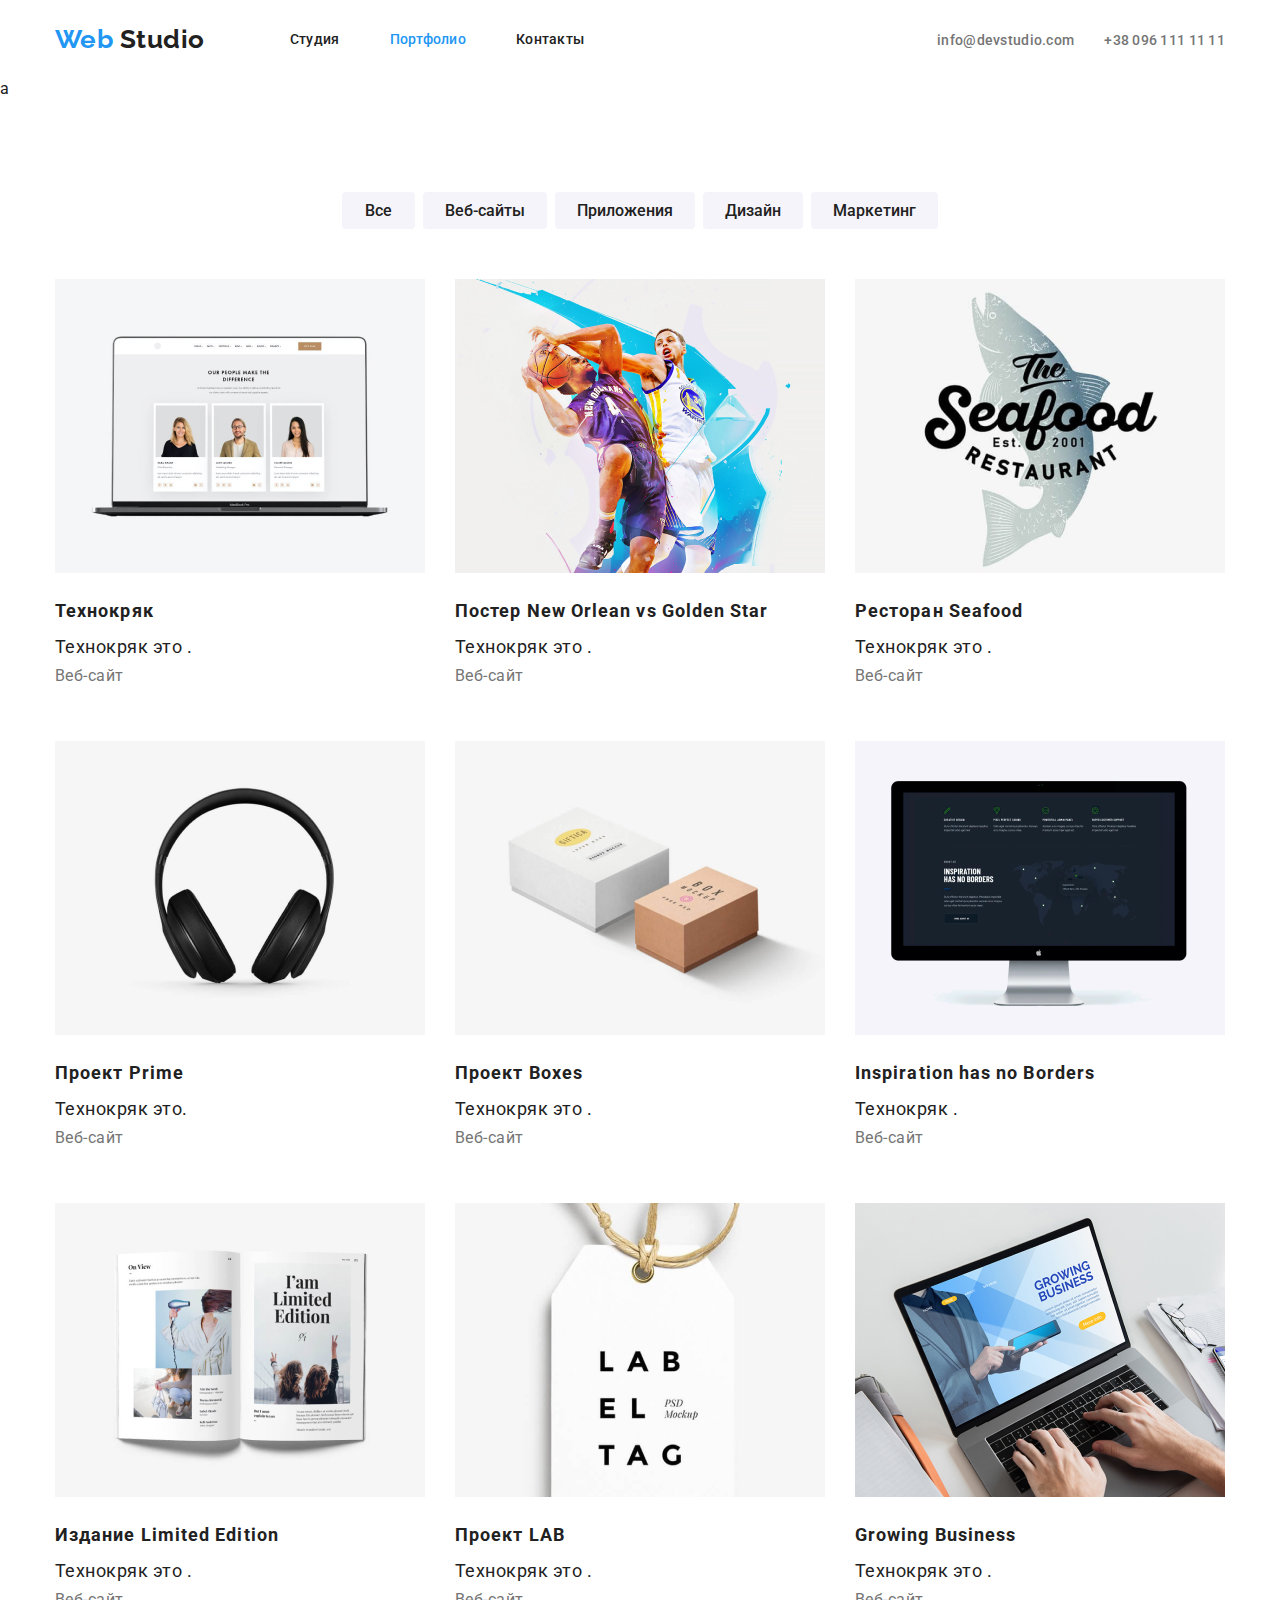
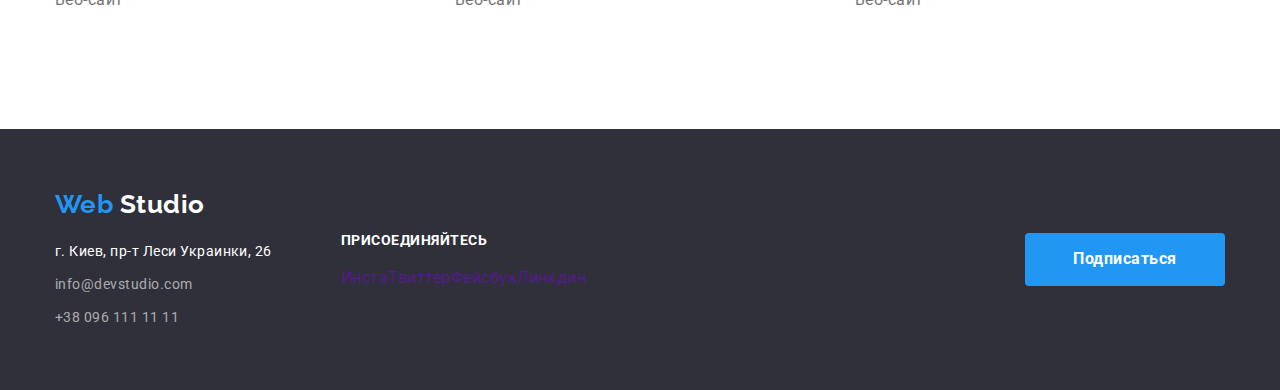
==== portfolio.html @ 68124c0c "clonning files" ====
<!DOCTYPE html>
<html lang="ru">
  <head>
    <meta charset="UTF-8" />
    <meta name="viewport" content="width=device-width, initial-scale=1.0" />
    <title>Document</title>
    <link
      href="https://fonts.googleapis.com/css2?family=Raleway:wght@700&family=Roboto:wght@400;500;700;900&display=swap"
      rel="stylesheet"
    />
    <link
      rel="stylesheet"
      href="https://cdnjs.cloudflare.com/ajax/libs/modern-normalize/0.7.0/modern-normalize.min.css"
    />
    <link rel="stylesheet" href="./css/styles.css" />
  </head>

  <body class="page">
    <!--Шапка сайт-->
    <header class="header">
      <div class="container">
        <div class="flex-container">
          <nav class="flexbox-nav">
            <a href="./index.html" class="logo head">
              <span class="logo-blue">Web</span>
              <span class="logo-black">Studio</span>
            </a>
            <ul class="site-nav list">
              <li class="item">
                <a href="./index.html" class="link">Студия</a>
              </li>
              <li class="item">
                <a href="" class="link current">Портфолио</a>
              </li>
              <li class="item">
                <a href="" class="link">Контакты</a>
              </li>
            </ul>
          </nav>
          <ul class="contact-nav list">
            <li class="item">
              <a href="mailto:info@devstudio.com" class="link"
                >info@devstudio.com</a
              >
            </li>
            <li class="item">
              <a href="tel:+380961111111" class="link">+38 096 111 11 11</a>
            </li>
          </ul>
        </div>
      </div>
    </header>
    <!-- main container -->
    <main>
      a
      <!-- Портфолио -->
      <section class="portfolio-section">
        <div class="container">
          <h1 class="visually-hidden">Портфолио Товаров</h1>
          <!-- menu -->
          <div class="menu-container">
            <ul class="nav menu list">
              <li class="nav-item list">
                <button class="nav-titel">Все</button>
              </li>
              <li class="nav-item list">
                <button class="nav-titel">Веб-сайты</button>
              </li>
              <li class="nav-item list">
                <button class="nav-titel">Приложения</button>
              </li>
              <li class="nav-item list">
                <button class="nav-titel">Дизайн</button>
              </li>
              <li class="nav-item list">
                <button class="nav-titel">Маркетинг</button>
              </li>
            </ul>
          </div>

          <!-- Виды продуктов-->

          <h2 class="visually-hidden">Виды продуктов</h2>
          <ul class="flex product list">
            <li class="flex list-item">
              <a href="" class="">
                <img
                  src="./img-portfolio/technokryak.jpg"
                  alt="laptop screen"
                />
                <div class="product-container">
                  <h3 class="work-titel">Технокряк</h3>
                  <p>
                    <span>Технокряк это .</span>
                  </p>
                  <p class="work-text">Веб-сайт</p>
                </div>
              </a>
            </li>
            <li class="flex list-item">
              <a href="" class="">
                <img
                  src="./img-portfolio/basketboll.jpg"
                  alt="basketboll players"
                />
                <div class="product-container">
                  <h3 class="work-titel">Постер New Orlean vs Golden Star</h3>
                  <p>
                    <span>Технокряк это .</span>
                  </p>
                  <p class="work-text">Веб-сайт</p>
                </div>
              </a>
            </li>
            <li class="flex list-item">
              <a href="" class="">
                <img src="./img-portfolio/seafood.jpg" alt="fish" />
                <div class="product-container">
                  <h3 class="work-titel">Ресторан Seafood</h3>
                  <p>
                    <span>Технокряк это .</span>
                  </p>
                  <p class="work-text">Веб-сайт</p>
                </div>
              </a>
            </li>
            <li class="flex list-item">
              <a href="" class="">
                <img src="./img-portfolio/headset.jpg" alt="headset" />
                <div class="product-container">
                  <h3 class="work-titel">Проект Prime</h3>
                  <p>
                    <span>Технокряк это.</span>
                  </p>
                  <p class="work-text">Веб-сайт</p>
                </div>
              </a>
            </li>
            <li class="flex list-item">
              <a href="" class="">
                <img src="./img-portfolio/boxes.jpg" alt="boxes" />
                <div class="product-container">
                  <h3 class="work-titel">Проект Boxes</h3>
                  <p>
                    <span>Технокряк это .</span>
                  </p>
                  <p class="work-text">Веб-сайт</p>
                </div>
              </a>
            </li>
            <li class="flex list-item">
              <a href="" class="">
                <img src="./img-portfolio/imac.jpg" alt="imac screen" />
                <div class="product-container">
                  <h3 class="work-titel">Inspiration has no Borders</h3>
                  <p>
                    <span>Технокряк .</span>
                  </p>
                  <p class="work-text">Веб-сайт</p>
                </div>
              </a>
            </li>
            <li class="flex list-item">
              <a href="" class="">
                <img src="./img-portfolio/magazine.jpg" alt="magazine" />
                <div class="product-container">
                  <h3 class="work-titel">Издание Limited Edition</h3>
                  <p>
                    <span>Технокряк это .</span>
                  </p>
                  <p class="work-text">Веб-сайт</p>
                </div>
              </a>
            </li>
            <li class="flex list-item">
              <a href="" class="">
                <img src="./img-portfolio/label.jpg" alt="label" />
                <div class="product-container">
                  <h3 class="work-titel">Проект LAB</h3>
                  <p>
                    <span>Технокряк это .</span>
                  </p>
                  <p class="work-text">Веб-сайт</p>
                </div>
              </a>
            </li>
            <li class="flex list-item">
              <a href="" class="">
                <img src="./img-portfolio/macpro.jpg" alt="mac laptop" />
                <div class="product-container">
                  <h3 class="work-titel">Growing Business</h3>
                  <p>
                    <span>Технокряк это .</span>
                  </p>
                  <p class="work-text">Веб-сайт</p>
                </div>
              </a>
            </li>
          </ul>
        </div>
      </section>
    </main>

    <!-- Футер -->
    <footer class="foot-style">
      <div class="container footer-flex">
        <div class="adress foot-item">
          <a href="./index.html" class="logo footer">
            <span class="logo-blue">Web</span>
            <span class="logo-white">Studio</span>
          </a>
          <address>
            <ul class="list contacts">
              <li class="adr">г. Киев, пр-т Леси Украинки, 26</li>
              <li>
                <a href="mailto:info@devstudio.com" class="link"
                  >info@devstudio.com</a
                >
              </li>
              <li>
                <a href="tel:+380961111111" class="link">+38 096 111 11 11</a>
              </li>
            </ul>
          </address>
        </div>

        <div class="foot-item social">
          <b>присоединяйтесь</b>
          <ul class="social-link list">
            <li><a href="" aria-label="Instagram">Инста</a></li>
            <li><a href="" aria-label="Twitter">Твиттер</a></li>
            <li><a href="" aria-label="Facebook">Фейсбук</a></li>
            <li><a href="" aria-label="Linkedin">Линкдин</a></li>
          </ul>
        </div>
        <div class="foot-item subscribe">
          <a href="" class="button">Подписаться</a>
        </div>
      </div>
    </footer>
  </body>
</html>
---- css/styles.css ----
/* основной цвет #212121 */
/* вторичный цвет #757575 */
/* акцент  #2196F3 */
/* вторичный цвет фона #F5F4FA */
/* цвет фона подвала #2F303A */

html {
  box-sizing: border-box;
}

*,
*::before,
*::after {
  box-sizing: inherit;
}

/* Utilita */

.visually-hidden {
  position: absolute !important;
  clip: rect(1px 1px 1px 1px);
  /* IE6, IE7 */
  clip: rect(1px, 1px, 1px, 1px);
  padding: 0 !important;
  border: 0 !important;
  height: 1px !important;
  width: 1px !important;
  overflow: hidden;
}
.list {
  list-style: none;
  margin: 0px;
  padding: 0px;
}

/* Остальной код */
:root {
  --main-text-color: #212121;
  --secondary-text-color: #757575;
  --acent-color: #2196f3;
  --main-bg-color: #ffffff;
}

.page {
  background-color: var(--main-bg-color);
  color: var(--main-text-color);
  font-family: Roboto, sans-serif;
  letter-spacing: 0.03em;
}

/* Header container */
.container {
  margin-left: auto;
  margin-right: auto;
  width: 1200px;
  padding-left: 15px;
  padding-right: 15px;
}

.header {
}

/* Logo */

.logo.head {
  font-family: Raleway, sans-serif;
  font-weight: bold;
  font-size: 26px;
  line-height: 1.2;
  display: inline-block;
  padding-top: 24px;
  padding-bottom: 25px;
  margin-right: 85px;
}

.logo-blue {
  color: var(--acent-color);
}
.logo-black {
  color: var(--main-text-color);
}
.logo-white {
  color: var(--main-bg-color);
}
/* navigation */
.flex-container {
  display: flex;
  align-items: center;
  justify-content: flex-end;
}

.flexbox-nav {
  display: flex;
}

.site-nav .link {
  color: var(--main-text-color);
  font-weight: 500;
  font-size: 14px;
  line-height: 1.14;
  letter-spacing: 0.02em;
}
.site-nav .link.current {
  color: var(--acent-color);
}
.site-nav.list {
  display: flex;
}
.site-nav .item + .item {
  margin-left: 50px;
}
.site-nav .link {
  display: block;

  padding-top: 32px;
  padding-bottom: 32px;
}

.contact-nav .link {
  color: var(--secondary-text-color);
  font-weight: 500;
  font-size: 14px;
  line-height: 1.14;
  letter-spacing: 0.02em;
}

.contact-nav.list {
  display: flex;
  margin-left: auto;
}
.contact-nav .item + .item {
  margin-left: 30px;
}

.header .link:hover,
.header .link:focus {
  color: var(--acent-color);
}

/* Hero */
.hero {
  background-color: gray;

  text-align: center;
}
.hero-title {
  font-weight: 900;
  font-size: 44px;
  line-height: 1.4;

  letter-spacing: 0.06em;
  text-transform: uppercase;
  margin-top: 0px;
  margin-bottom: 30px;
}

/* Button */
.button {
  display: inline-block;
  border-radius: 4px;
  padding: 11px 32px;
  min-width: 200px;

  background-color: var(--acent-color);
  color: #ffffff;
  font-weight: bold;
  font-size: 16px;
  line-height: 1.9;
  text-align: center;
}
/* Section */
.section {
  padding-top: 94px;
  padding-bottom: 94px;
}
.section.fishki {
  padding-bottom: 0px;
}

.section-title {
  color: var(--main-text-color);

  font-weight: 700;
  font-size: 36px;
  line-height: 1.2;
  text-align: center;
  margin-top: 0px;
  margin-bottom: 50px;
}
/* Наши фишки */
.list-benefits {
  display: flex;
  margin: -15px;
}
.item.flex {
  width: calc((100% - 90px) / 4);

  margin: 15px;
}

.benefits-link {
  display: block;
  margin-bottom: 30px;
}
.benefits-img {
  padding: 25px 100px;
  display: block;
}

.benefits-title {
  font-weight: 700;
  font-size: 14px;
  line-height: 1.14;
  text-transform: uppercase;
  margin-top: 0px;
  margin-bottom: 10px;
}
.benefits-text {
  color: var(--secondary-text-color);

  font-weight: 400;
  font-size: 14px;
  line-height: 1.7;
  margin: 0px;
}

/* Чем мы занимаемся */
.job-title h3 {
  font-weight: 700;
  font-size: 14px;
  line-height: 1.14;
  text-align: center;
  text-transform: uppercase;
}
.job-title h3 {
  margin: 0px;
}
.job-title.flex {
  display: flex;
}
.job-item.flex {
  width: calc((100% - 60px) / 3);
  margin-right: 30px;
}
.job-item.flex:last-child {
  margin-right: 0px;
}
.job-item > a {
  display: block;
}
.job-item img {
  display: block;
}
/* Наша команда */
.section.bg {
  background-color: #f5f4fa;
}

.team-container {
  padding-top: 30px;
}

.our-team.flex {
  display: flex;
  margin: -15px;
}
.item.flex > img {
  display: block;
}

.our-team h3 {
  font-weight: 500;
  font-size: 16px;
  line-height: 1.2;
  text-align: center;
  margin-top: 0px;
  margin-bottom: 10px;
}
.team-text {
  color: var(--secondary-text-color);
  font-weight: 400;
  font-size: 16px;
  line-height: 1.2;
  text-align: center;
  margin-top: 0px;
  margin-bottom: 16px;
}
.social-link.list a:hover,
.social-link.list a:focus {
  color: var(--acent-color);
}

.social-link.list {
  display: flex;
}
/* Постоянные клиенты */
.clients.flexbox {
  display: flex;
  margin: -15px;
}
.clients-item {
  width: calc((100% - 150px) / 6);
  margin: 15px;
}

.clients-link {
  display: flex;
  height: 90px;

  border: 1px solid #afb1b8;
  border-radius: 4px;
}

.clients-link:hover,
.clients-link:focus {
  border-color: var(--acent-color);
}

.clients-img {
  display: block;
  margin: 0px auto;
}

/* a NONE */

a {
  text-decoration: none;
  cursor: pointer;
}

/* Footer */

.logo.footer {
  display: inline-block;
  margin-bottom: 20px;

  font-family: Raleway, sans-serif;
  font-weight: bold;
  font-size: 26px;
  line-height: 1.2;
}
.adress.foot-item {
  padding-top: 60px;
  padding-bottom: 60px;
}
.foot-style {
  background-color: #2f303a;
  color: white;
}

.list.contacts > li:not(:last-child) {
  margin-bottom: 9px;
}
.contacts.link {
  display: inline-block;
}

.list .adr {
  font-style: normal;
  font-weight: 400;
  font-size: 14px;
  line-height: 1.7;
}

.foot-style .link {
  color: rgba(255, 255, 255, 0.6);
  font-style: normal;
  font-weight: 400;
  font-size: 14px;
  line-height: 1.7;
}
div > b {
  display: inline-block;
  font-weight: 700;
  font-size: 14px;
  line-height: 1.2;
  text-transform: uppercase;
  margin-bottom: 20px;
}

.footer-flex {
  display: flex;
  align-items: center;
  justify-content: flex-end;
}
.foot-item.subscribe {
  margin-left: auto;
}
.foot-item.social {
  margin-left: 69px;
}

.foot-style .link:hover,
.foot-style .link:focus {
  color: var(--acent-color);
}

/* Styles Portfolio */

.portfolio-section {
  padding-top: 93px;
  padding-bottom: 94px;
}
/* menu */

.menu-container {
  padding-bottom: 16px;
  margin-bottom: 34px;
}

.nav.menu.list {
  display: flex;
  justify-content: center;
}
.nav-item.list:not(:last-child) {
  margin-right: 8px;
}

.nav-titel {
  color: var(--main-text-color);
  background-color: #f5f4fa;
  font-family: inherit;
  font-weight: 500;
  font-size: 16px;
  line-height: 1.6;
  cursor: pointer;
  border-radius: 4px;
  min-width: 73px;
  text-align: center;
  padding: 6px 22px;
  border: none;
}
.nav-titel:hover {
  color: var(--main-bg-color);
  background-color: var(--acent-color);
}
/* Портфолио продуктов */

.product-container {
  padding-top: 20px;
  padding-bottom: 20px;
}
.product.list {
  display: flex;
  flex-wrap: wrap;
}

.product a {
  display: inline-block;
}
.product img {
  display: block;
}

.flex.list-item {
  width: calc((100% - 60px) / 3);

  margin-right: 30px;
  margin-bottom: 30px;
}

.flex.list-item:nth-child(3n) {
  margin-right: 0px;
}

.list-item:nth-last-child(-n + 3) {
  margin-bottom: 0px;
}

.work-titel {
  color: var(--main-text-color);
  font-weight: 700;
  font-size: 18px;
  line-height: 2;
  letter-spacing: 0.06em;
  margin-top: 0px;
  margin-bottom: 4px;
}
.product p {
  margin: 0px;
}

.product .work-text {
  color: var(--secondary-text-color);
  font-size: 16px;
  line-height: 1.87;
}

p > span {
  color: var(--main-text-color);
  font-size: 18px;
  line-height: 1.56;
}
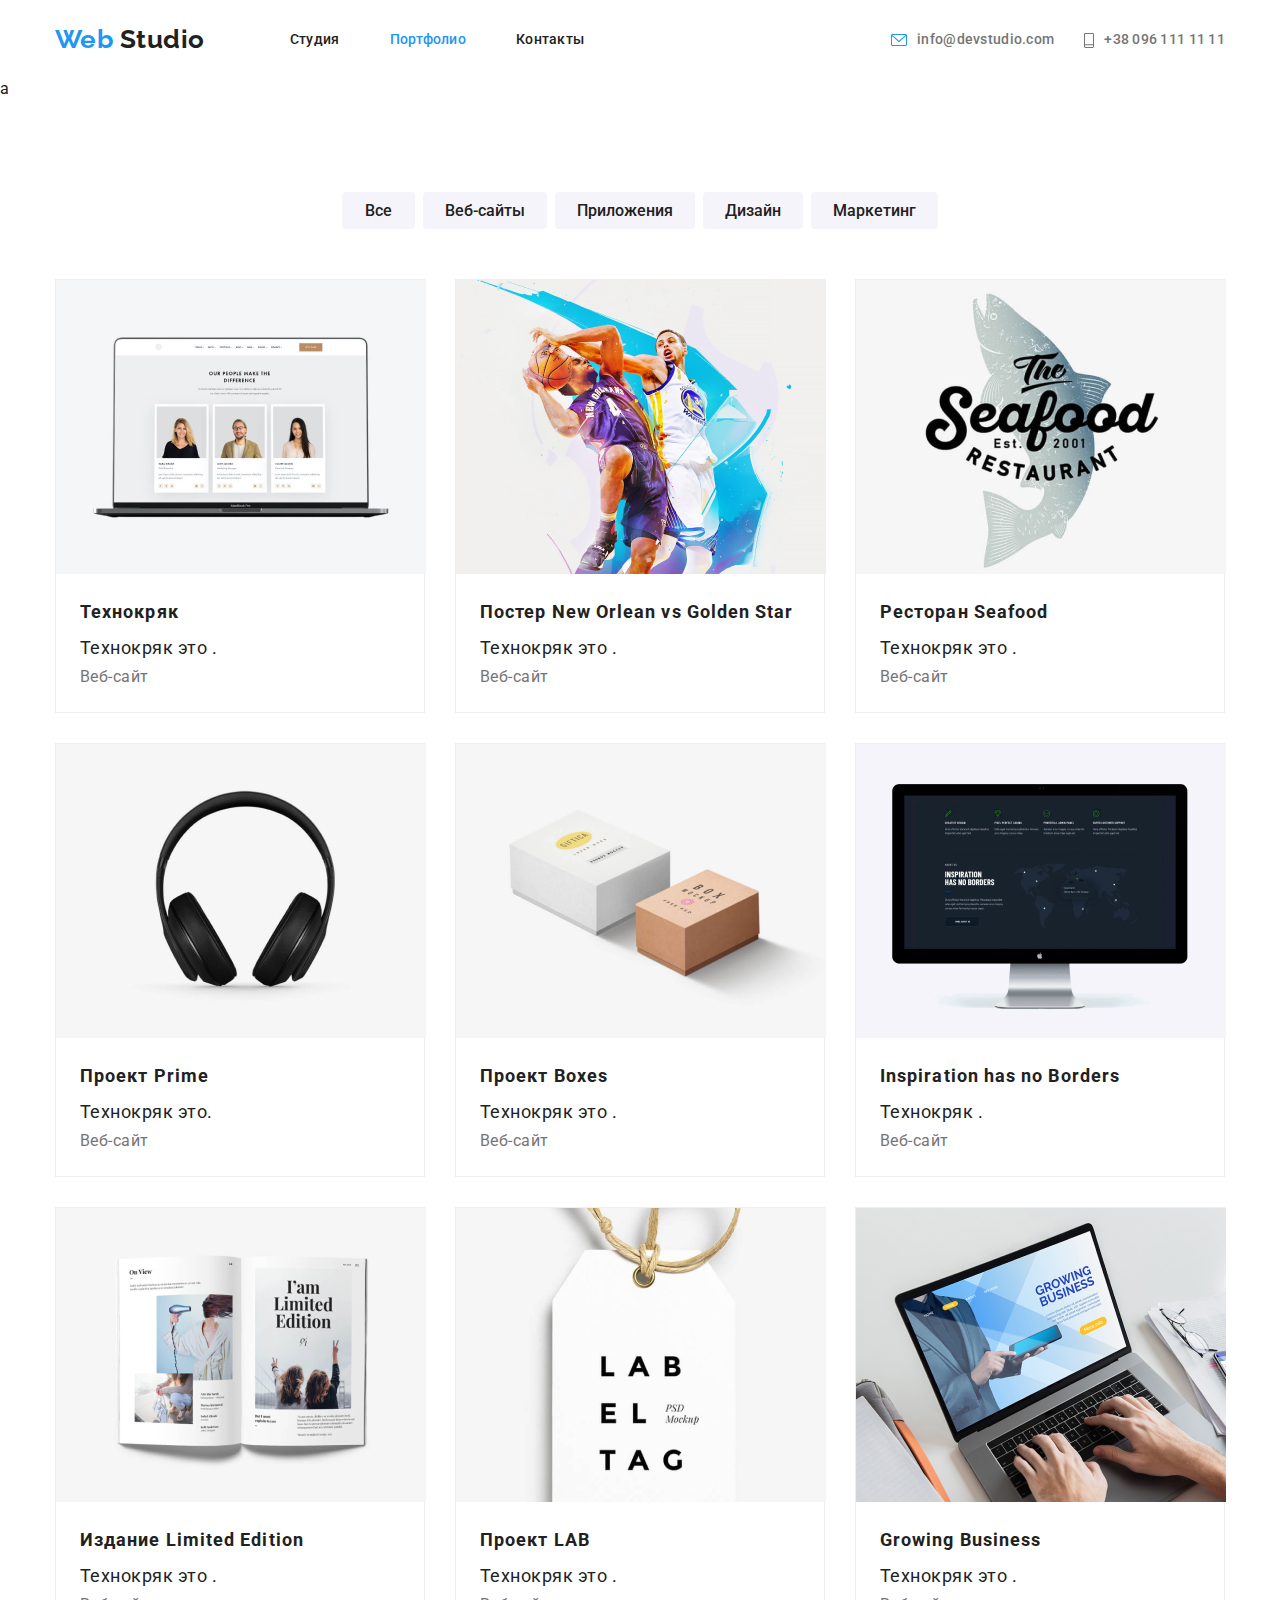
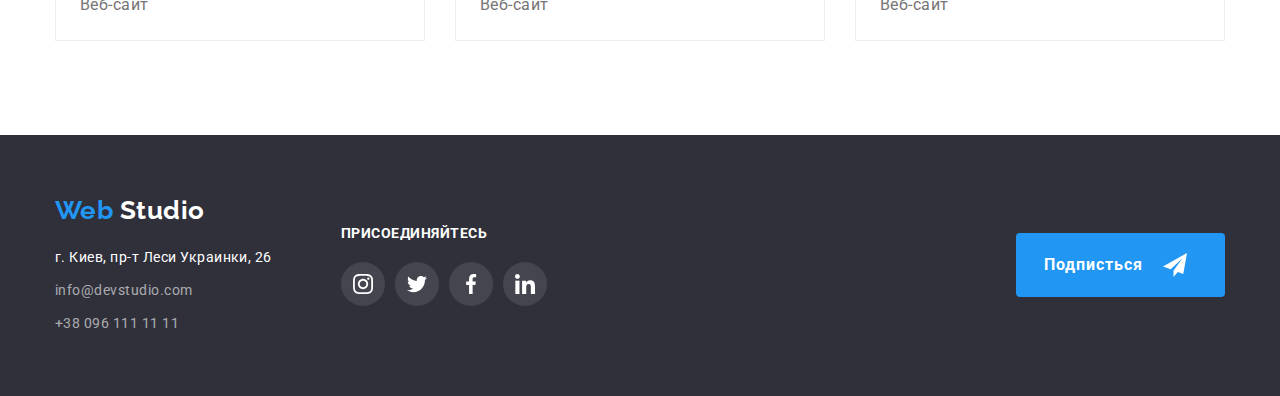
==== commit 91030d2d: "adding decorations" ====
--- a/portfolio.html
+++ b/portfolio.html
@@ -38,12 +38,12 @@
             </ul>
           </nav>
           <ul class="contact-nav list">
-            <li class="item">
+            <li class="item img-envelope">
               <a href="mailto:info@devstudio.com" class="link"
                 >info@devstudio.com</a
               >
             </li>
-            <li class="item">
+            <li class="item img-phone">
               <a href="tel:+380961111111" class="link">+38 096 111 11 11</a>
             </li>
           </ul>
@@ -227,14 +227,22 @@
         <div class="foot-item social">
           <b>присоединяйтесь</b>
           <ul class="social-link list">
-            <li><a href="" aria-label="Instagram">Инста</a></li>
-            <li><a href="" aria-label="Twitter">Твиттер</a></li>
-            <li><a href="" aria-label="Facebook">Фейсбук</a></li>
-            <li><a href="" aria-label="Linkedin">Линкдин</a></li>
+            <li class="social-item">
+              <a href="" aria-label="Instagram"></a>
+            </li>
+            <li class="social-item">
+              <a href="" aria-label="Twitter"></a>
+            </li>
+            <li class="social-item">
+              <a href="" aria-label="Facebook"></a>
+            </li>
+            <li class="social-item">
+              <a href="" aria-label="Linkedin"></a>
+            </li>
           </ul>
         </div>
         <div class="foot-item subscribe">
-          <a href="" class="button">Подписаться</a>
+          <a href="" class="button sign"> Подписться </a>
         </div>
       </div>
     </footer>
--- a/css/styles.css
+++ b/css/styles.css
@@ -117,6 +117,8 @@
 }
 
 .contact-nav .link {
+  display: inline-block;
+
   color: var(--secondary-text-color);
   font-weight: 500;
   font-size: 14px;
@@ -137,36 +139,95 @@
   color: var(--acent-color);
 }
 
+.img-envelope {
+  display: flex;
+  align-items: center;
+}
+.img-phone {
+  display: flex;
+  align-items: center;
+}
+
+.img-envelope::before {
+  display: inline-block;
+  content: "";
+  height: 11.2px;
+  width: 16px;
+  background-image: url(../img-main/envelope.svg);
+  background-repeat: no-repeat;
+  margin-right: 10px;
+}
+
+.img-phone::before {
+  display: inline-block;
+  content: "";
+  height: 14.94px;
+  width: 10px;
+  background-image: url(../img-main/telephone.svg);
+  background-repeat: no-repeat;
+  margin-right: 10px;
+}
+
 /* Hero */
 .hero {
   background-color: gray;
-
+  background-image: linear-gradient(
+      rgba(47, 48, 58, 0.8),
+      rgba(47, 48, 58, 0.8)
+    ),
+    url(../img-main/Hero-compressed.jpg);
+
+  height: 600px;
+  max-width: 1600px;
+  background-size: cover;
+  background-repeat: no-repeat;
+  background-position: ;
   text-align: center;
-}
+  margin-left: auto;
+  margin-right: auto;
+}
+
 .hero-title {
   font-weight: 900;
   font-size: 44px;
   line-height: 1.4;
+  color: #ffffff;
 
   letter-spacing: 0.06em;
   text-transform: uppercase;
   margin-top: 0px;
   margin-bottom: 30px;
+  padding-top: 200px;
 }
 
 /* Button */
-.button {
-  display: inline-block;
+.hero .button {
+  display: inline-flex;
+
   border-radius: 4px;
-  padding: 11px 32px;
-  min-width: 200px;
-
+  padding: 10px 32px;
   background-color: var(--acent-color);
   color: #ffffff;
   font-weight: bold;
   font-size: 16px;
   line-height: 1.9;
-  text-align: center;
+  letter-spacing: 0.06em;
+
+  align-items: center;
+}
+.foot-style .button {
+  display: inline-flex;
+
+  border-radius: 4px;
+  padding: 10px 28px;
+  background-color: var(--acent-color);
+  color: #ffffff;
+  font-weight: bold;
+  font-size: 16px;
+  line-height: 1.9;
+  letter-spacing: 0.06em;
+
+  align-items: center;
 }
 /* Section */
 .section {
@@ -192,19 +253,36 @@
   display: flex;
   margin: -15px;
 }
-.item.flex {
+.item.fishki {
   width: calc((100% - 90px) / 4);
 
   margin: 15px;
 }
 
-.benefits-link {
-  display: block;
+.item.fishki::before {
+  display: inline-block;
+  content: "";
+  width: 270px;
+  height: 120px;
+  background-color: #f5f4fa;
+
+  background-position: center;
+  background-repeat: no-repeat;
+  border-radius: 4px;
   margin-bottom: 30px;
 }
-.benefits-img {
-  padding: 25px 100px;
-  display: block;
+
+.item.fishki:nth-child(1)::before {
+  background-image: url(../img-main/antenna1.svg);
+}
+.item.fishki:nth-child(2)::before {
+  background-image: url(../img-main/clock1.svg);
+}
+.item.fishki:nth-child(3)::before {
+  background-image: url(../img-main/diagram1.svg);
+}
+.item.fishki:nth-child(4)::before {
+  background-image: url(../img-main/astronaut1.svg);
 }
 
 .benefits-title {
@@ -258,12 +336,26 @@
 
 .team-container {
   padding-top: 30px;
+  padding-bottom: 24px;
 }
 
 .our-team.flex {
   display: flex;
   margin: -15px;
 }
+
+.item.flex {
+  width: calc((100% - 90px) / 4);
+
+  margin: 15px;
+}
+.our-team > .item.flex {
+  background-color: #ffffff;
+  box-shadow: 0px 2px 1px rgba(0, 0, 0, 0.2), 0px 1px 1px rgba(0, 0, 0, 0.14),
+    0px 1px 3px rgba(0, 0, 0, 0.12);
+  border-radius: 0px 0px 4px 4px;
+}
+
 .item.flex > img {
   display: block;
 }
@@ -292,7 +384,28 @@
 
 .social-link.list {
   display: flex;
-}
+  width: 206px;
+  margin-left: auto;
+  margin-right: auto;
+}
+
+.list.team > .social-item:nth-child(1) {
+  background-image: url(../img-main/instagram-grey.svg);
+}
+.list.team > .social-item:nth-child(2) {
+  background-image: url(../img-main/twitter-grey.svg);
+}
+.list.team > .social-item:nth-child(3) {
+  background-image: url(../img-main/facebook-grey.svg);
+}
+.list.team > .social-item:nth-child(4) {
+  background-image: url(../img-main/linkedin-grey.svg);
+}
+
+.social-link.list .social-item + .social-item {
+  margin-left: 10px;
+}
+
 /* Постоянные клиенты */
 .clients.flexbox {
   display: flex;
@@ -301,14 +414,34 @@
 .clients-item {
   width: calc((100% - 150px) / 6);
   margin: 15px;
+
+  background-repeat: no-repeat;
+  background-position: center;
 }
 
 .clients-link {
-  display: flex;
+  display: block;
   height: 90px;
-
   border: 1px solid #afb1b8;
   border-radius: 4px;
+}
+.clients-item:nth-child(1) {
+  background-image: url(../img-main/logo1.svg);
+}
+.clients-item:nth-child(2) {
+  background-image: url(../img-main/logo2.svg);
+}
+.clients-item:nth-child(3) {
+  background-image: url(../img-main/logo3.svg);
+}
+.clients-item:nth-child(4) {
+  background-image: url(../img-main/logo4.svg);
+}
+.clients-item:nth-child(5) {
+  background-image: url(../img-main/logo5.svg);
+}
+.clients-item:nth-child(6) {
+  background-image: url(../img-main/logo6.svg);
 }
 
 .clients-link:hover,
@@ -370,7 +503,7 @@
   line-height: 1.7;
 }
 div > b {
-  display: inline-block;
+  display: block;
   font-weight: 700;
   font-size: 14px;
   line-height: 1.2;
@@ -393,6 +526,47 @@
 .foot-style .link:hover,
 .foot-style .link:focus {
   color: var(--acent-color);
+}
+
+.social-link > .social-item {
+  display: block;
+  width: 44px;
+  height: 44px;
+  background-color: rgba(255, 255, 255, 0.1);
+  background-repeat: no-repeat;
+  background-position: center;
+  border-radius: 50%;
+}
+
+.social-item:nth-child(1) {
+  background-image: url(../img-main/instagram-transp.svg);
+}
+
+.social-item:nth-child(2) {
+  background-image: url(../img-main/twitter-transp.svg);
+}
+
+.social-item:nth-child(3) {
+  background-image: url(../img-main/facebook-transp.svg);
+}
+.social-item:nth-child(4) {
+  background-image: url(../img-main/linkedin-transp.svg);
+}
+
+.social-link .social-item:hover,
+.social-link .social-item:focus {
+  background-color: var(--acent-color);
+}
+
+.button.sign::after {
+  content: "";
+  width: 44px;
+  height: 44px;
+  margin-left: 10px;
+
+  background-repeat: no-repeat;
+  background-position: center;
+  background-image: url(../img-main/plane.svg);
 }
 
 /* Styles Portfolio */
@@ -439,6 +613,8 @@
 .product-container {
   padding-top: 20px;
   padding-bottom: 20px;
+  padding-right: 24px;
+  padding-left: 24px;
 }
 .product.list {
   display: flex;
@@ -457,6 +633,7 @@
 
   margin-right: 30px;
   margin-bottom: 30px;
+  border: 1px solid #eeeeee;
 }
 
 .flex.list-item:nth-child(3n) {
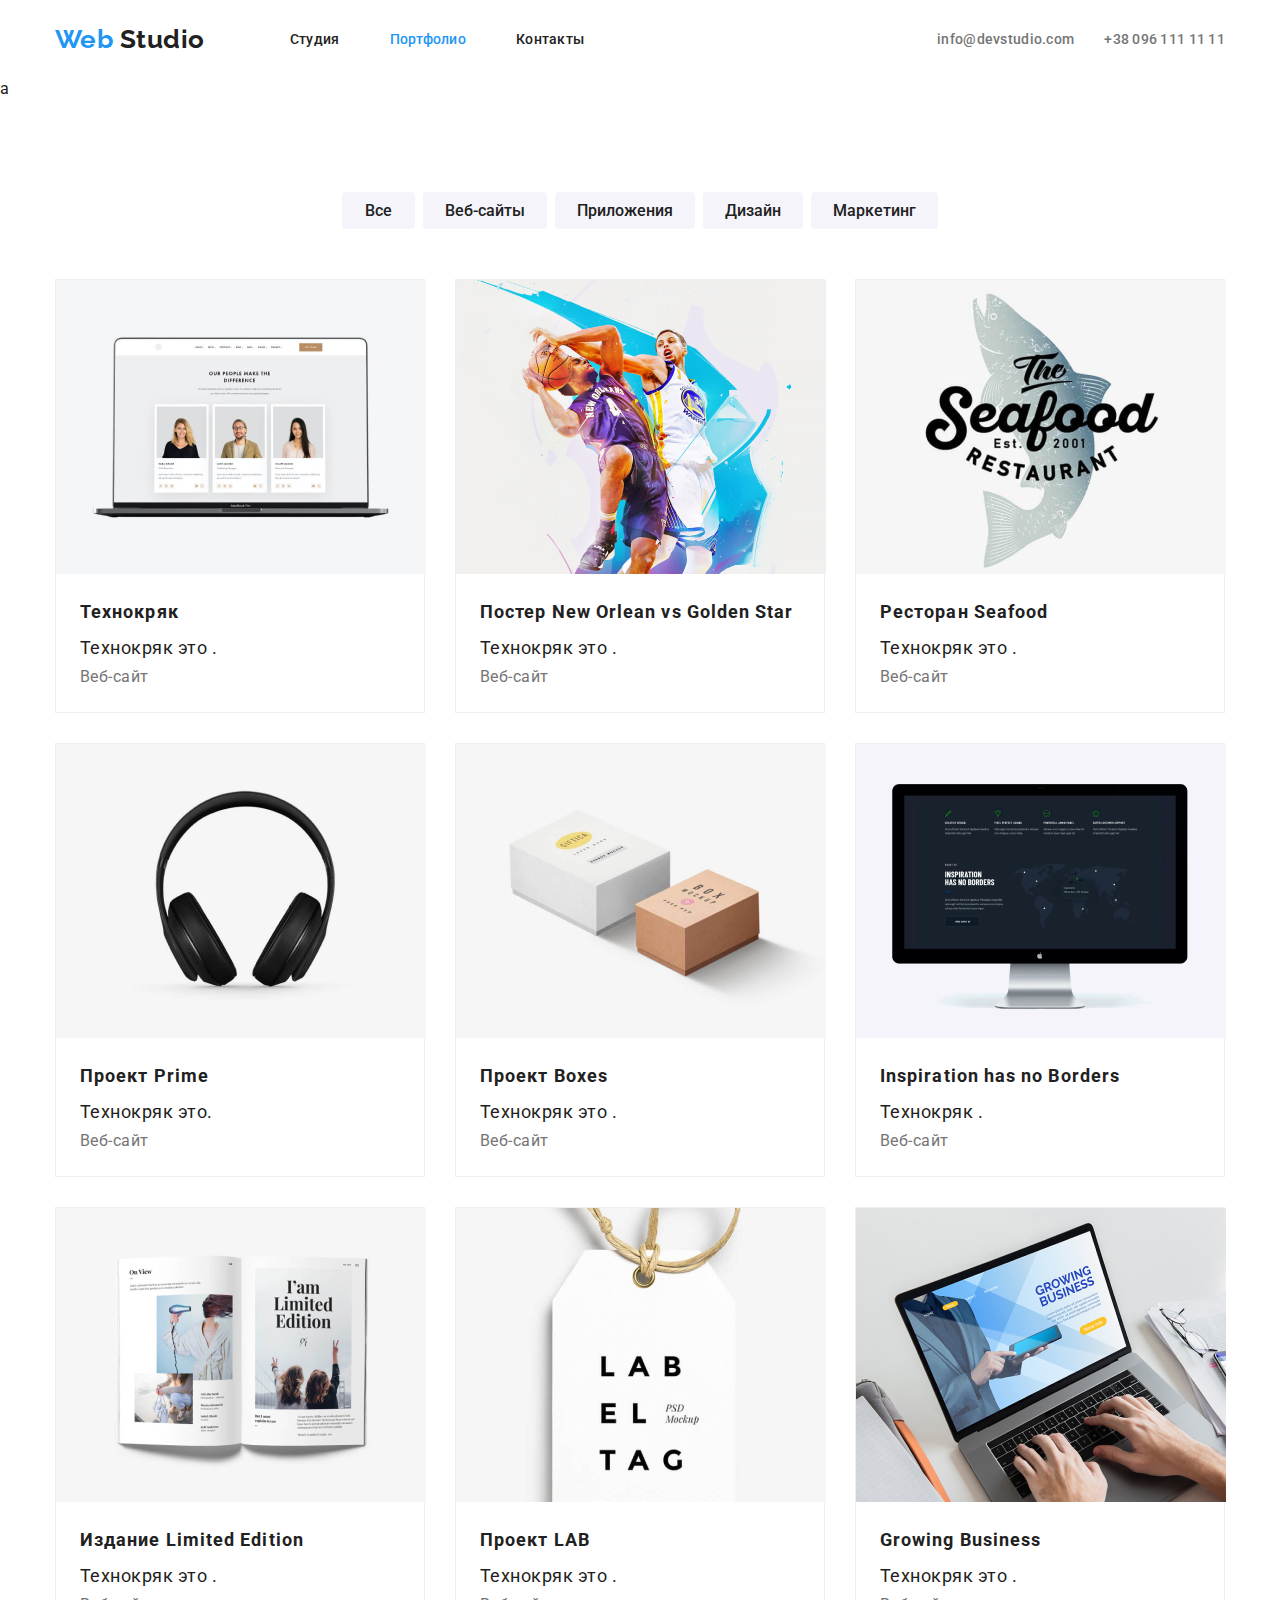
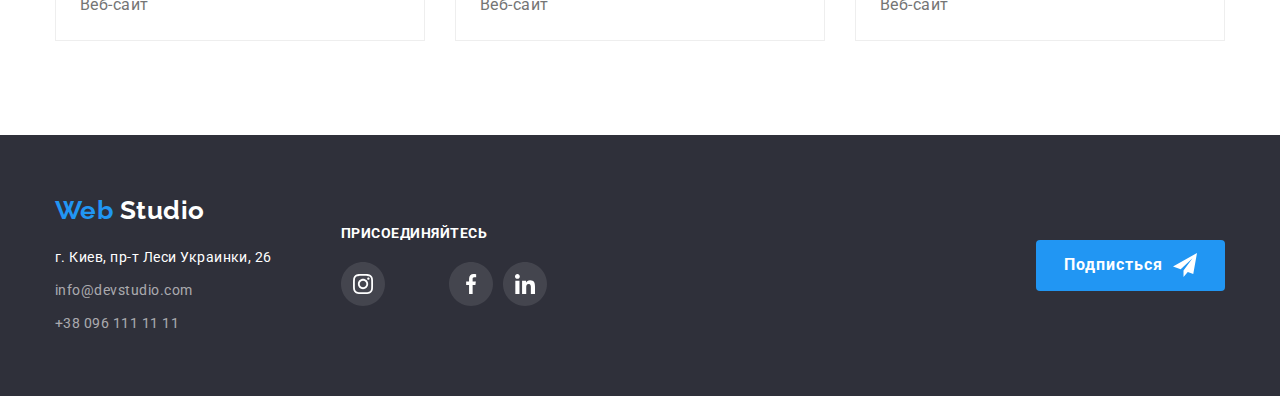
==== commit 76ed2855: "adding decoration" ====
--- a/portfolio.html
+++ b/portfolio.html
@@ -226,23 +226,44 @@
 
         <div class="foot-item social">
           <b>присоединяйтесь</b>
-          <ul class="social-link list">
-            <li class="social-item">
-              <a href="" aria-label="Instagram"></a>
-            </li>
-            <li class="social-item">
-              <a href="" aria-label="Twitter"></a>
-            </li>
-            <li class="social-item">
-              <a href="" aria-label="Facebook"></a>
-            </li>
-            <li class="social-item">
-              <a href="" aria-label="Linkedin"></a>
+          <ul class="social list">
+            <li class="social-item">
+              <a href="" aria-label="Instagram">
+                <svg class="footer-item-icon">
+                  <use href="./img-main/spryte.svg#icon-insta-full"></use>
+                </svg>
+              </a>
+            </li>
+            <li class="social-item">
+              <a href="" aria-label="Twitter">
+                <svg class="footer-item-icon">
+                  <use href="./img-main/spryte.svg#icon-twitter2-full"></use>
+                </svg>
+              </a>
+            </li>
+            <li class="social-item">
+              <a href="" aria-label="Facebook">
+                <svg class="footer-item-icon">
+                  <use href="./img-main/spryte.svg#icon-fb-full"></use>
+                </svg>
+              </a>
+            </li>
+            <li class="social-item">
+              <a href="" aria-label="Linkedin">
+                <svg class="footer-item-icon">
+                  <use href="./img-main/spryte.svg#icon-linkedin-full"></use>
+                </svg>
+              </a>
             </li>
           </ul>
         </div>
         <div class="foot-item subscribe">
-          <a href="" class="button sign"> Подписться </a>
+          <a href="" class="button sign">
+            Подписться
+            <svg class="item-sign">
+              <use href="./img-main/spryte.svg#icon-plane"></use>
+            </svg>
+          </a>
         </div>
       </div>
     </footer>
--- a/css/styles.css
+++ b/css/styles.css
@@ -141,14 +141,38 @@
 
 .img-envelope {
   display: flex;
+  align-items: stretch;
+}
+.img-phone {
+  display: flex;
+}
+
+.icon-envelope {
+  margin-right: 10px;
+  fill: #757575;
+}
+.icon-phone {
+  margin-right: 10px;
+}
+
+.icon-envelope:hover {
+  fill: var(--acent-color);
+}
+
+.icon-phone:hover {
+  --color2: var(--acent-color);
+}
+
+/* .img-envelope {
+  display: flex;
   align-items: center;
-}
-.img-phone {
+} */
+/* .img-phone {
   display: flex;
   align-items: center;
-}
-
-.img-envelope::before {
+} */
+
+/* .img-envelope::before {
   display: inline-block;
   content: "";
   height: 11.2px;
@@ -156,9 +180,9 @@
   background-image: url(../img-main/envelope.svg);
   background-repeat: no-repeat;
   margin-right: 10px;
-}
-
-.img-phone::before {
+} */
+
+/* .img-phone::before {
   display: inline-block;
   content: "";
   height: 14.94px;
@@ -166,7 +190,7 @@
   background-image: url(../img-main/telephone.svg);
   background-repeat: no-repeat;
   margin-right: 10px;
-}
+} */
 
 /* Hero */
 .hero {
@@ -181,7 +205,7 @@
   max-width: 1600px;
   background-size: cover;
   background-repeat: no-repeat;
-  background-position: ;
+
   text-align: center;
   margin-left: auto;
   margin-right: auto;
@@ -255,11 +279,22 @@
 }
 .item.fishki {
   width: calc((100% - 90px) / 4);
-
   margin: 15px;
 }
 
-.item.fishki::before {
+.item-container {
+  padding: 25px 100px;
+  height: 120px;
+  background-color: #f5f4fa;
+  border-radius: 4px;
+  margin-bottom: 30px;
+}
+.item-icon {
+  width: 70px;
+  height: 70px;
+}
+
+/* .item.fishki::before {
   display: inline-block;
   content: "";
   width: 270px;
@@ -282,8 +317,9 @@
   background-image: url(../img-main/diagram1.svg);
 }
 .item.fishki:nth-child(4)::before {
+  background-size: 70px 70px;
   background-image: url(../img-main/astronaut1.svg);
-}
+} */
 
 .benefits-title {
   font-weight: 700;
@@ -377,19 +413,35 @@
   margin-top: 0px;
   margin-bottom: 16px;
 }
-.social-link.list a:hover,
+
+/* .social-link.list a:hover,
 .social-link.list a:focus {
   color: var(--acent-color);
-}
-
-.social-link.list {
+} */
+
+.social.list {
   display: flex;
   width: 206px;
   margin-left: auto;
   margin-right: auto;
 }
 
-.list.team > .social-item:nth-child(1) {
+.social.list .social-item + .social-item {
+  margin-left: 10px;
+}
+
+.team-item-icon {
+  display: block;
+  --color4: #fff;
+  --color3: #afb1b8;
+  width: 44px;
+  height: 44px;
+}
+.team-item-icon:hover {
+  --color4: #2196f3;
+  --color3: #fff;
+}
+/* .list.team > .social-item:nth-child(1) {
   background-image: url(../img-main/instagram-grey.svg);
 }
 .list.team > .social-item:nth-child(2) {
@@ -400,11 +452,7 @@
 }
 .list.team > .social-item:nth-child(4) {
   background-image: url(../img-main/linkedin-grey.svg);
-}
-
-.social-link.list .social-item + .social-item {
-  margin-left: 10px;
-}
+} */
 
 /* Постоянные клиенты */
 .clients.flexbox {
@@ -420,12 +468,22 @@
 }
 
 .clients-link {
-  display: block;
+  display: flex;
   height: 90px;
   border: 1px solid #afb1b8;
   border-radius: 4px;
-}
-.clients-item:nth-child(1) {
+  justify-content: center;
+  align-items: center;
+}
+
+.clients-icon {
+}
+
+.clients-icon:hover {
+  --color3: #2196f3;
+}
+
+/* .clients-item:nth-child(1) {
   background-image: url(../img-main/logo1.svg);
 }
 .clients-item:nth-child(2) {
@@ -452,7 +510,7 @@
 .clients-img {
   display: block;
   margin: 0px auto;
-}
+} */
 
 /* a NONE */
 
@@ -528,45 +586,22 @@
   color: var(--acent-color);
 }
 
-.social-link > .social-item {
-  display: block;
+.footer-item-icon {
+  display: block;
+  --color4: rgba(255, 255, 255, 0.1);
+  --color3: #fff;
   width: 44px;
   height: 44px;
-  background-color: rgba(255, 255, 255, 0.1);
-  background-repeat: no-repeat;
-  background-position: center;
-  border-radius: 50%;
-}
-
-.social-item:nth-child(1) {
-  background-image: url(../img-main/instagram-transp.svg);
-}
-
-.social-item:nth-child(2) {
-  background-image: url(../img-main/twitter-transp.svg);
-}
-
-.social-item:nth-child(3) {
-  background-image: url(../img-main/facebook-transp.svg);
-}
-.social-item:nth-child(4) {
-  background-image: url(../img-main/linkedin-transp.svg);
-}
-
-.social-link .social-item:hover,
-.social-link .social-item:focus {
-  background-color: var(--acent-color);
-}
-
-.button.sign::after {
-  content: "";
-  width: 44px;
-  height: 44px;
+}
+.footer-item-icon:hover {
+  --color4: #2196f3;
+  --color3: #fff;
+}
+
+.item-sign {
   margin-left: 10px;
-
-  background-repeat: no-repeat;
-  background-position: center;
-  background-image: url(../img-main/plane.svg);
+  width: 24px;
+  height: 24px;
 }
 
 /* Styles Portfolio */
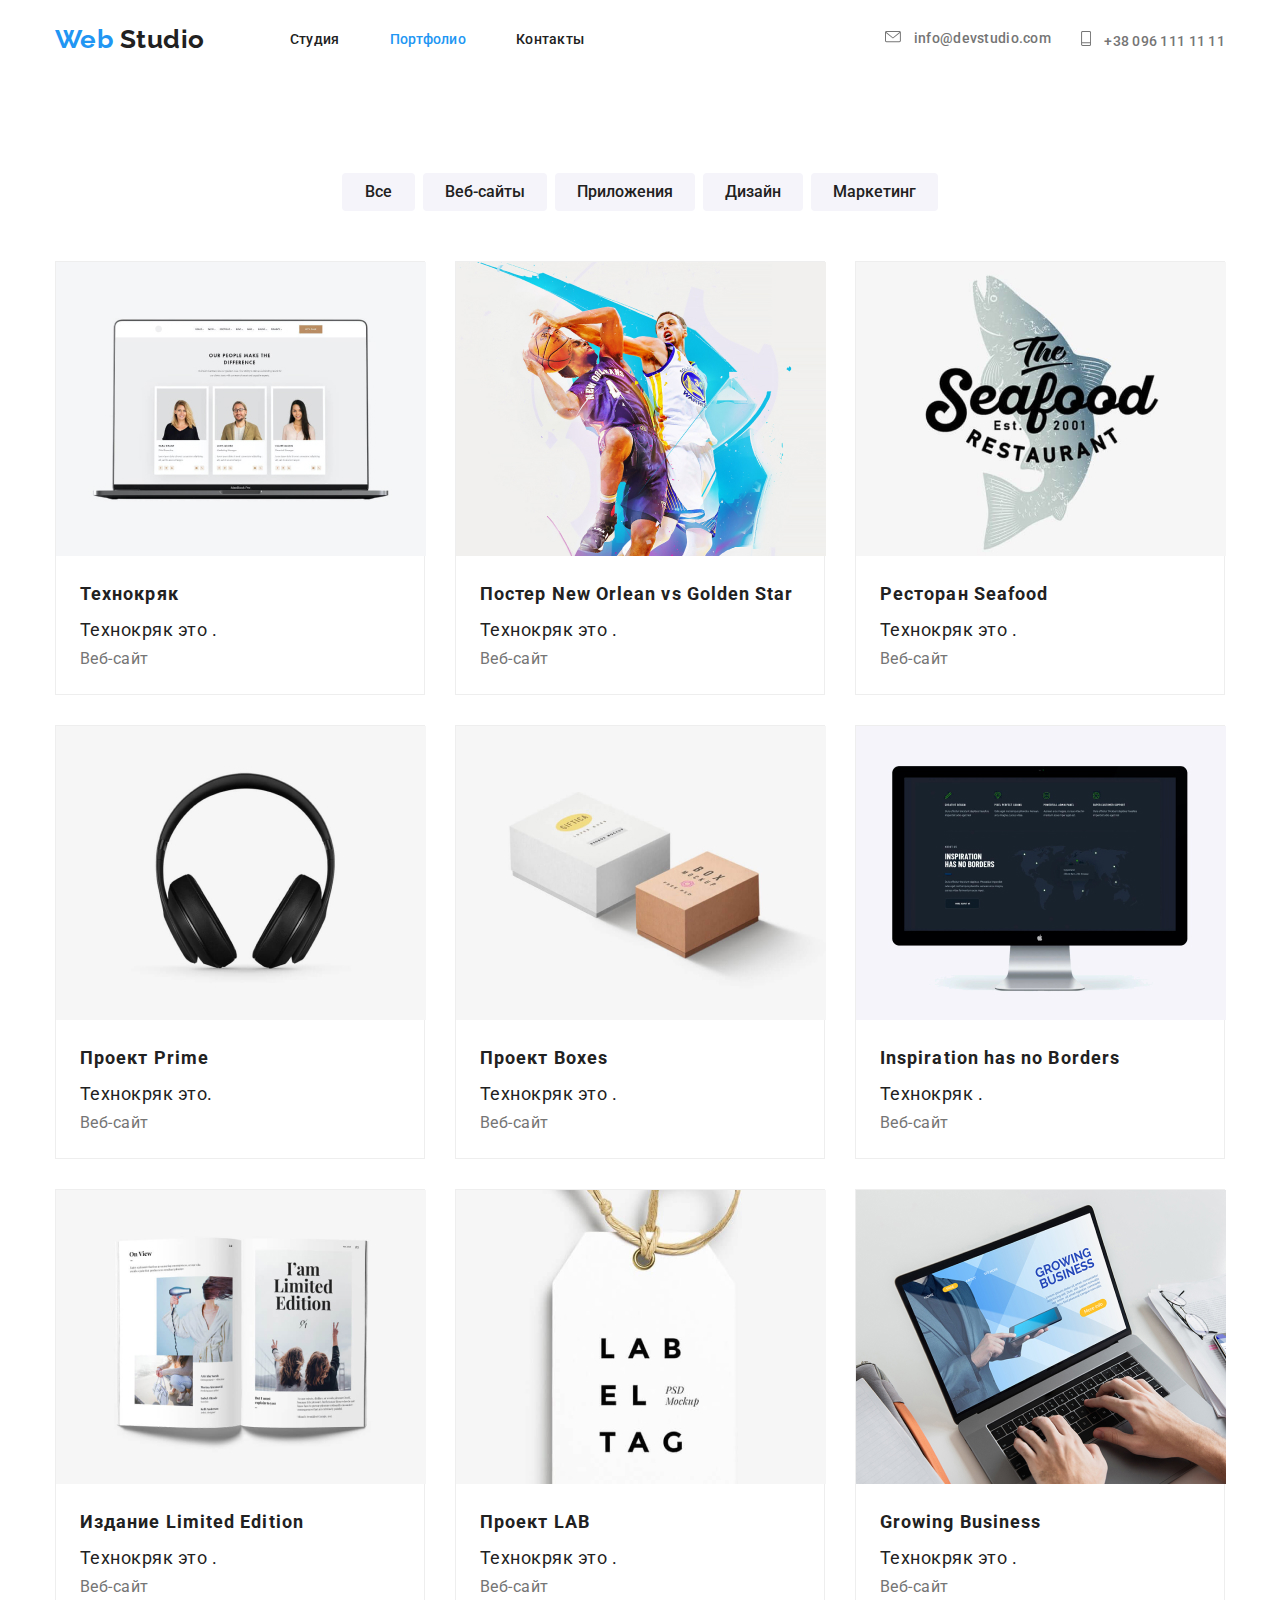
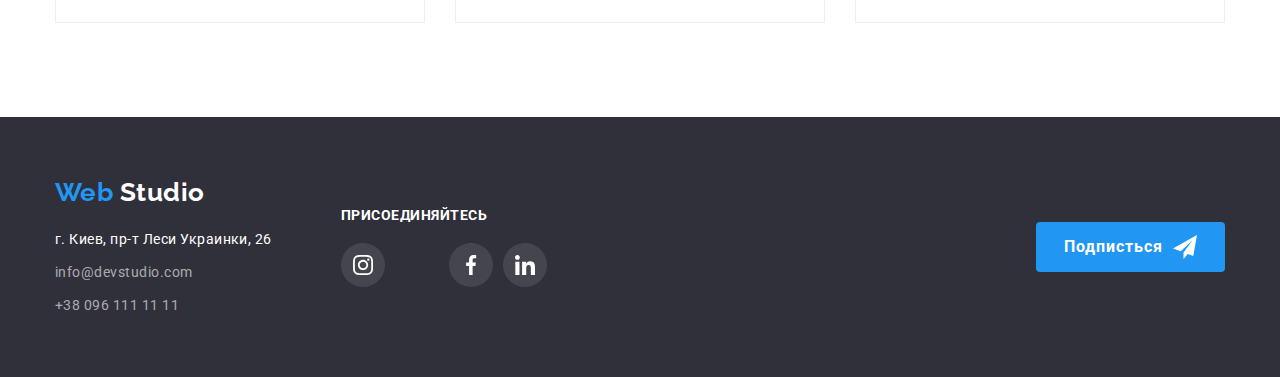
==== commit 0df3e231: "fixing" ====
--- a/portfolio.html
+++ b/portfolio.html
@@ -39,12 +39,20 @@
           </nav>
           <ul class="contact-nav list">
             <li class="item img-envelope">
-              <a href="mailto:info@devstudio.com" class="link"
-                >info@devstudio.com</a
+              <a href="mailto:info@devstudio.com" class="link envelope">
+                <svg class="icon-envelope" width="16" height="12">
+                  <use href="./img-main/spryte.svg#icon-envelope"></use>
+                </svg>
+                info@devstudio.com</a
               >
             </li>
             <li class="item img-phone">
-              <a href="tel:+380961111111" class="link">+38 096 111 11 11</a>
+              <a href="tel:+380961111111" class="link phone">
+                <svg class="icon-phone" width="10" height="15">
+                  <use href="./img-main/spryte.svg#icon-phone"></use>
+                </svg>
+                +38 096 111 11 11</a
+              >
             </li>
           </ul>
         </div>
@@ -52,7 +60,6 @@
     </header>
     <!-- main container -->
     <main>
-      a
       <!-- Портфолио -->
       <section class="portfolio-section">
         <div class="container">
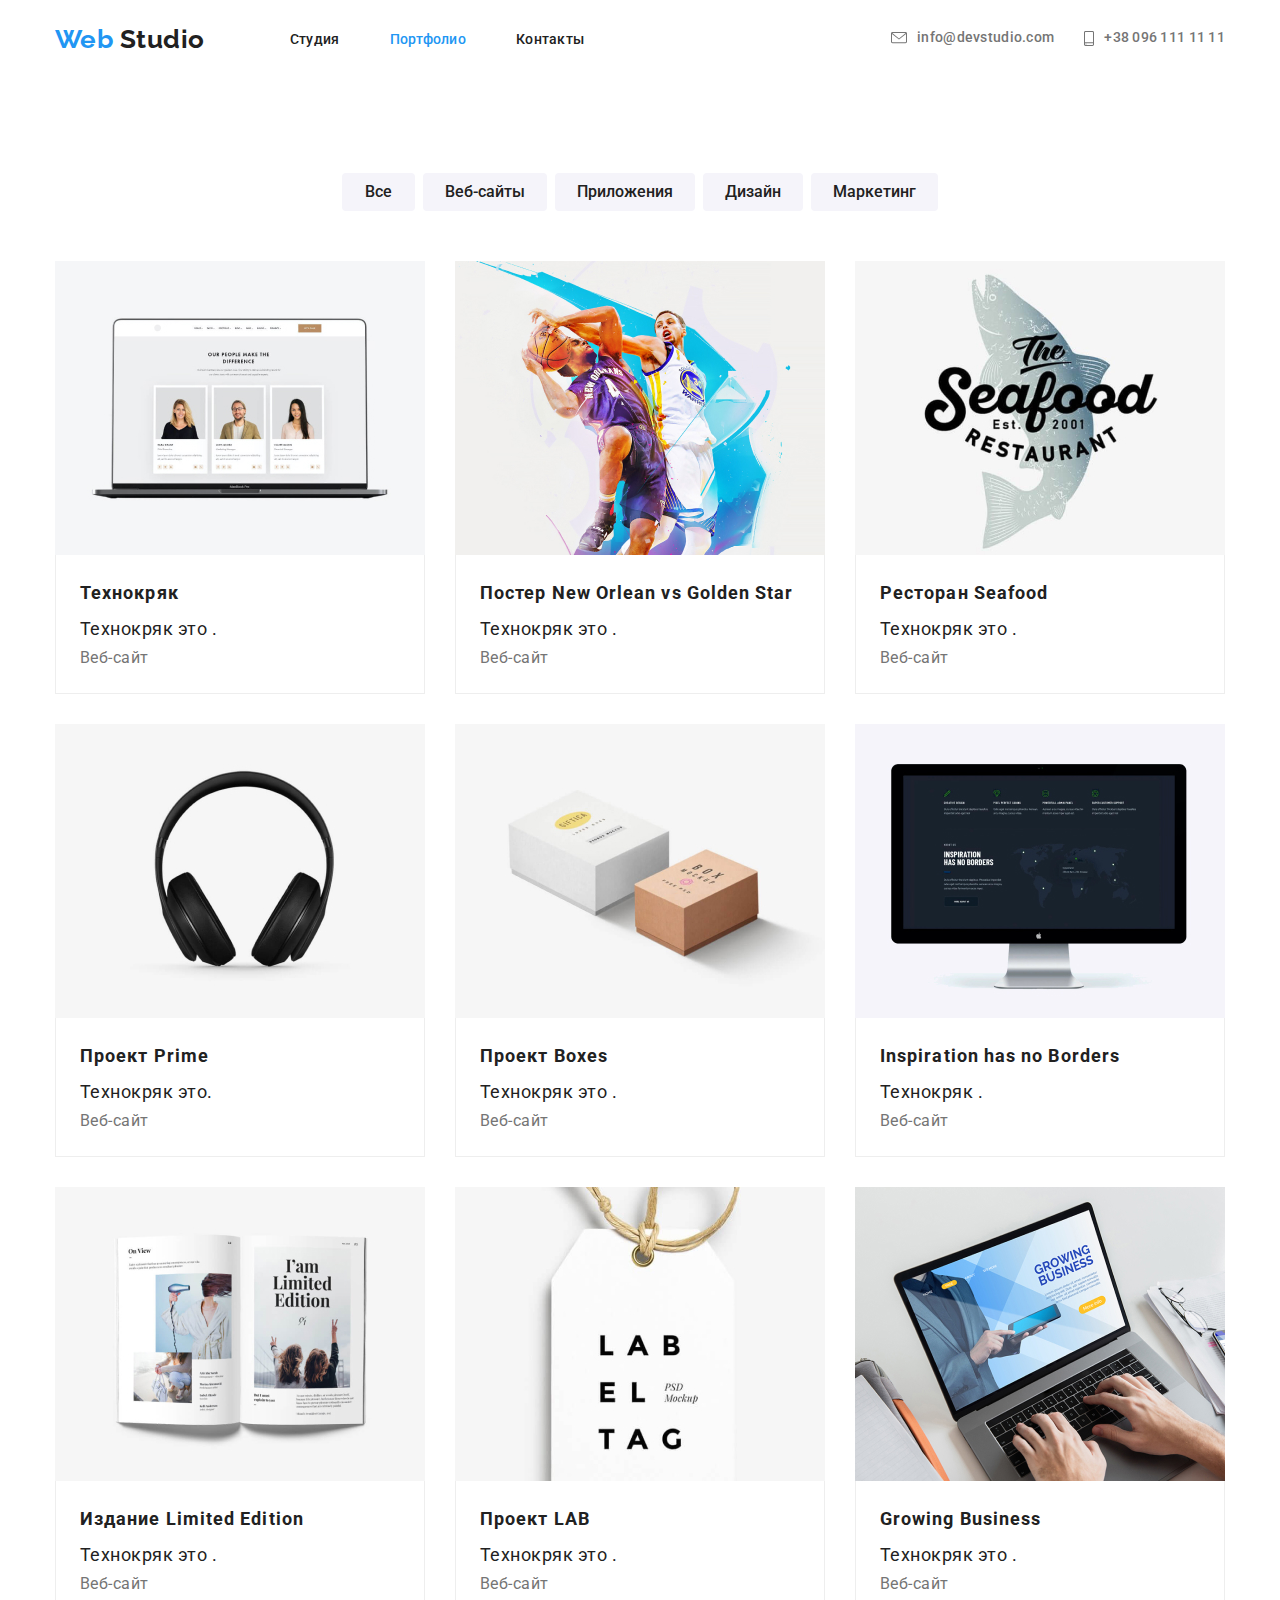
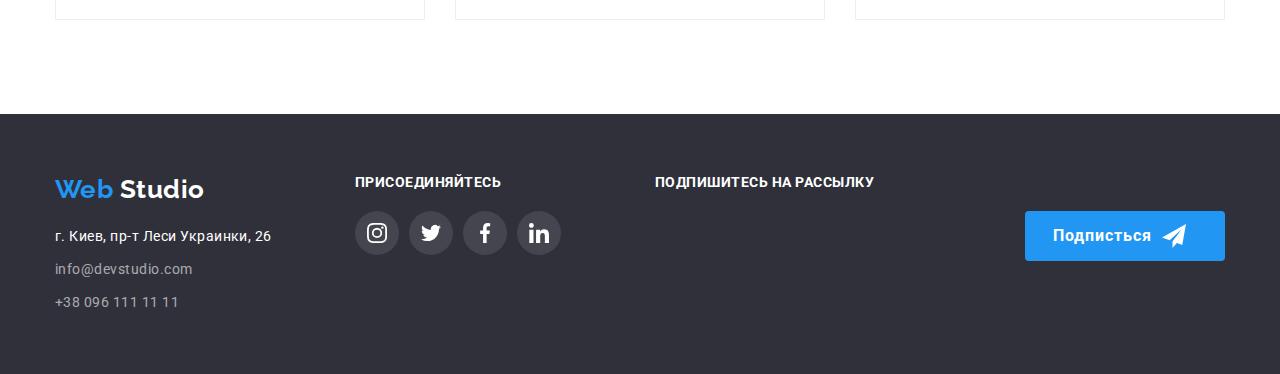
==== commit 737d40a5: "fixing mistakes, adding new sprite," ====
--- a/portfolio.html
+++ b/portfolio.html
@@ -41,7 +41,7 @@
             <li class="item img-envelope">
               <a href="mailto:info@devstudio.com" class="link envelope">
                 <svg class="icon-envelope" width="16" height="12">
-                  <use href="./img-main/spryte.svg#icon-envelope"></use>
+                  <use xlink:href="./img-main/sprite.svg#envelope"></use>
                 </svg>
                 info@devstudio.com</a
               >
@@ -49,7 +49,7 @@
             <li class="item img-phone">
               <a href="tel:+380961111111" class="link phone">
                 <svg class="icon-phone" width="10" height="15">
-                  <use href="./img-main/spryte.svg#icon-phone"></use>
+                  <use xlink:href="./img-main/sprite.svg#smartphone"></use>
                 </svg>
                 +38 096 111 11 11</a
               >
@@ -235,40 +235,41 @@
           <b>присоединяйтесь</b>
           <ul class="social list">
             <li class="social-item">
-              <a href="" aria-label="Instagram">
-                <svg class="footer-item-icon">
-                  <use href="./img-main/spryte.svg#icon-insta-full"></use>
-                </svg>
-              </a>
-            </li>
-            <li class="social-item">
-              <a href="" aria-label="Twitter">
-                <svg class="footer-item-icon">
-                  <use href="./img-main/spryte.svg#icon-twitter2-full"></use>
-                </svg>
-              </a>
-            </li>
-            <li class="social-item">
-              <a href="" aria-label="Facebook">
-                <svg class="footer-item-icon">
-                  <use href="./img-main/spryte.svg#icon-fb-full"></use>
-                </svg>
-              </a>
-            </li>
-            <li class="social-item">
-              <a href="" aria-label="Linkedin">
-                <svg class="footer-item-icon">
-                  <use href="./img-main/spryte.svg#icon-linkedin-full"></use>
+              <a href="" class="foot-soc" aria-label="Instagram">
+                <svg class="footer-item-icon">
+                  <use xlink:href="./img-main/sprite.svg#instagram"></use>
+                </svg>
+              </a>
+            </li>
+            <li class="social-item">
+              <a href="" class="foot-soc" aria-label="Twitter">
+                <svg class="footer-item-icon">
+                  <use xlink:href="./img-main/sprite.svg#twitter"></use>
+                </svg>
+              </a>
+            </li>
+            <li class="social-item">
+              <a href="" class="foot-soc" aria-label="Facebook">
+                <svg class="footer-item-icon">
+                  <use xlink:href="./img-main/sprite.svg#facebook"></use>
+                </svg>
+              </a>
+            </li>
+            <li class="social-item">
+              <a href="" class="foot-soc" aria-label="Linkedin">
+                <svg class="footer-item-icon">
+                  <use xlink:href="./img-main/sprite.svg#linkedin"></use>
                 </svg>
               </a>
             </li>
           </ul>
         </div>
         <div class="foot-item subscribe">
+          <b>Подпишитесь на рассылку</b>
           <a href="" class="button sign">
             Подписться
             <svg class="item-sign">
-              <use href="./img-main/spryte.svg#icon-plane"></use>
+              <use xlink:href="./img-main/sprite.svg#plane"></use>
             </svg>
           </a>
         </div>
--- a/css/styles.css
+++ b/css/styles.css
@@ -139,29 +139,32 @@
   color: var(--acent-color);
 }
 
-.img-envelope {
-  display: flex;
-  align-items: stretch;
-}
-.img-phone {
-  display: flex;
+.img-envelope > .envelope {
+  display: inline-flex;
+  align-items: center;
+}
+
+.img-phone > .phone {
+  display: inline-flex;
+  align-items: center;
 }
 
 .icon-envelope {
   margin-right: 10px;
-  fill: #757575;
+  fill: currentColor;
 }
 .icon-phone {
   margin-right: 10px;
-}
-
-.icon-envelope:hover {
+  fill: currentColor;
+}
+
+/* .icon-envelope:hover {
   fill: var(--acent-color);
 }
 
 .icon-phone:hover {
-  --color2: var(--acent-color);
-}
+  fill: var(--acent-color);
+} */
 
 /* .img-envelope {
   display: flex;
@@ -240,7 +243,9 @@
   align-items: center;
 }
 .foot-style .button {
-  display: inline-flex;
+  display: flex;
+  width: 200px;
+  margin-left: auto;
 
   border-radius: 4px;
   padding: 10px 28px;
@@ -419,7 +424,7 @@
   color: var(--acent-color);
 } */
 
-.social.list {
+.social.list.team {
   display: flex;
   width: 206px;
   margin-left: auto;
@@ -430,17 +435,27 @@
   margin-left: 10px;
 }
 
-.team-item-icon {
-  display: block;
-  --color4: #fff;
-  --color3: #afb1b8;
+.social-link-team {
+  display: flex;
+  justify-content: center;
+  align-items: center;
   width: 44px;
   height: 44px;
-}
-.team-item-icon:hover {
-  --color4: #2196f3;
-  --color3: #fff;
-}
+  color: #afb1b8;
+  border-radius: 50%;
+}
+
+.social-link-team:hover {
+  background-color: var(--acent-color);
+  color: #fff;
+}
+
+.team-item-icon {
+  width: 20px;
+  height: 20px;
+  fill: currentColor;
+}
+
 /* .list.team > .social-item:nth-child(1) {
   background-image: url(../img-main/instagram-grey.svg);
 }
@@ -474,13 +489,16 @@
   border-radius: 4px;
   justify-content: center;
   align-items: center;
+  color: #afb1b8;
+}
+
+.clients-link:hover {
+  border-color: var(--acent-color);
+  color: var(--acent-color);
 }
 
 .clients-icon {
-}
-
-.clients-icon:hover {
-  --color3: #2196f3;
+  fill: currentColor;
 }
 
 /* .clients-item:nth-child(1) {
@@ -530,13 +548,12 @@
   font-size: 26px;
   line-height: 1.2;
 }
-.adress.foot-item {
-  padding-top: 60px;
-  padding-bottom: 60px;
-}
+
 .foot-style {
   background-color: #2f303a;
   color: white;
+  padding-top: 60px;
+  padding-bottom: 60px;
 }
 
 .list.contacts > li:not(:last-child) {
@@ -560,6 +577,7 @@
   font-size: 14px;
   line-height: 1.7;
 }
+
 div > b {
   display: block;
   font-weight: 700;
@@ -571,14 +589,24 @@
 
 .footer-flex {
   display: flex;
-  align-items: center;
-  justify-content: flex-end;
-}
+}
+.adress.foot-item,
+.foot-item.social {
+  width: calc((50% - 45px) / 2);
+}
+
 .foot-item.subscribe {
-  margin-left: auto;
-}
+  width: calc(50% - 15px);
+}
+
 .foot-item.social {
-  margin-left: 69px;
+  margin-left: 30px;
+  margin-right: 30px;
+}
+
+.foot-item .social.list {
+  display: flex;
+  width: 206px;
 }
 
 .foot-style .link:hover,
@@ -586,7 +614,28 @@
   color: var(--acent-color);
 }
 
+.foot-item .foot-soc {
+  display: flex;
+  justify-content: center;
+  align-items: center;
+
+  background-color: rgba(255, 255, 255, 0.1);
+  border-radius: 50%;
+  width: 44px;
+  height: 44px;
+  color: #fff;
+}
+
 .footer-item-icon {
+  width: 20px;
+  height: 20px;
+  fill: currentColor;
+}
+.foot-item .foot-soc:hover {
+  background-color: var(--acent-color);
+}
+
+/* .footer-item-icon {
   display: block;
   --color4: rgba(255, 255, 255, 0.1);
   --color3: #fff;
@@ -596,7 +645,7 @@
 .footer-item-icon:hover {
   --color4: #2196f3;
   --color3: #fff;
-}
+} */
 
 .item-sign {
   margin-left: 10px;
@@ -650,7 +699,11 @@
   padding-bottom: 20px;
   padding-right: 24px;
   padding-left: 24px;
-}
+  border-left: 1px solid #eeeeee;
+  border-right: 1px solid #eeeeee;
+  border-bottom: 1px solid #eeeeee;
+}
+
 .product.list {
   display: flex;
   flex-wrap: wrap;
@@ -668,7 +721,6 @@
 
   margin-right: 30px;
   margin-bottom: 30px;
-  border: 1px solid #eeeeee;
 }
 
 .flex.list-item:nth-child(3n) {
